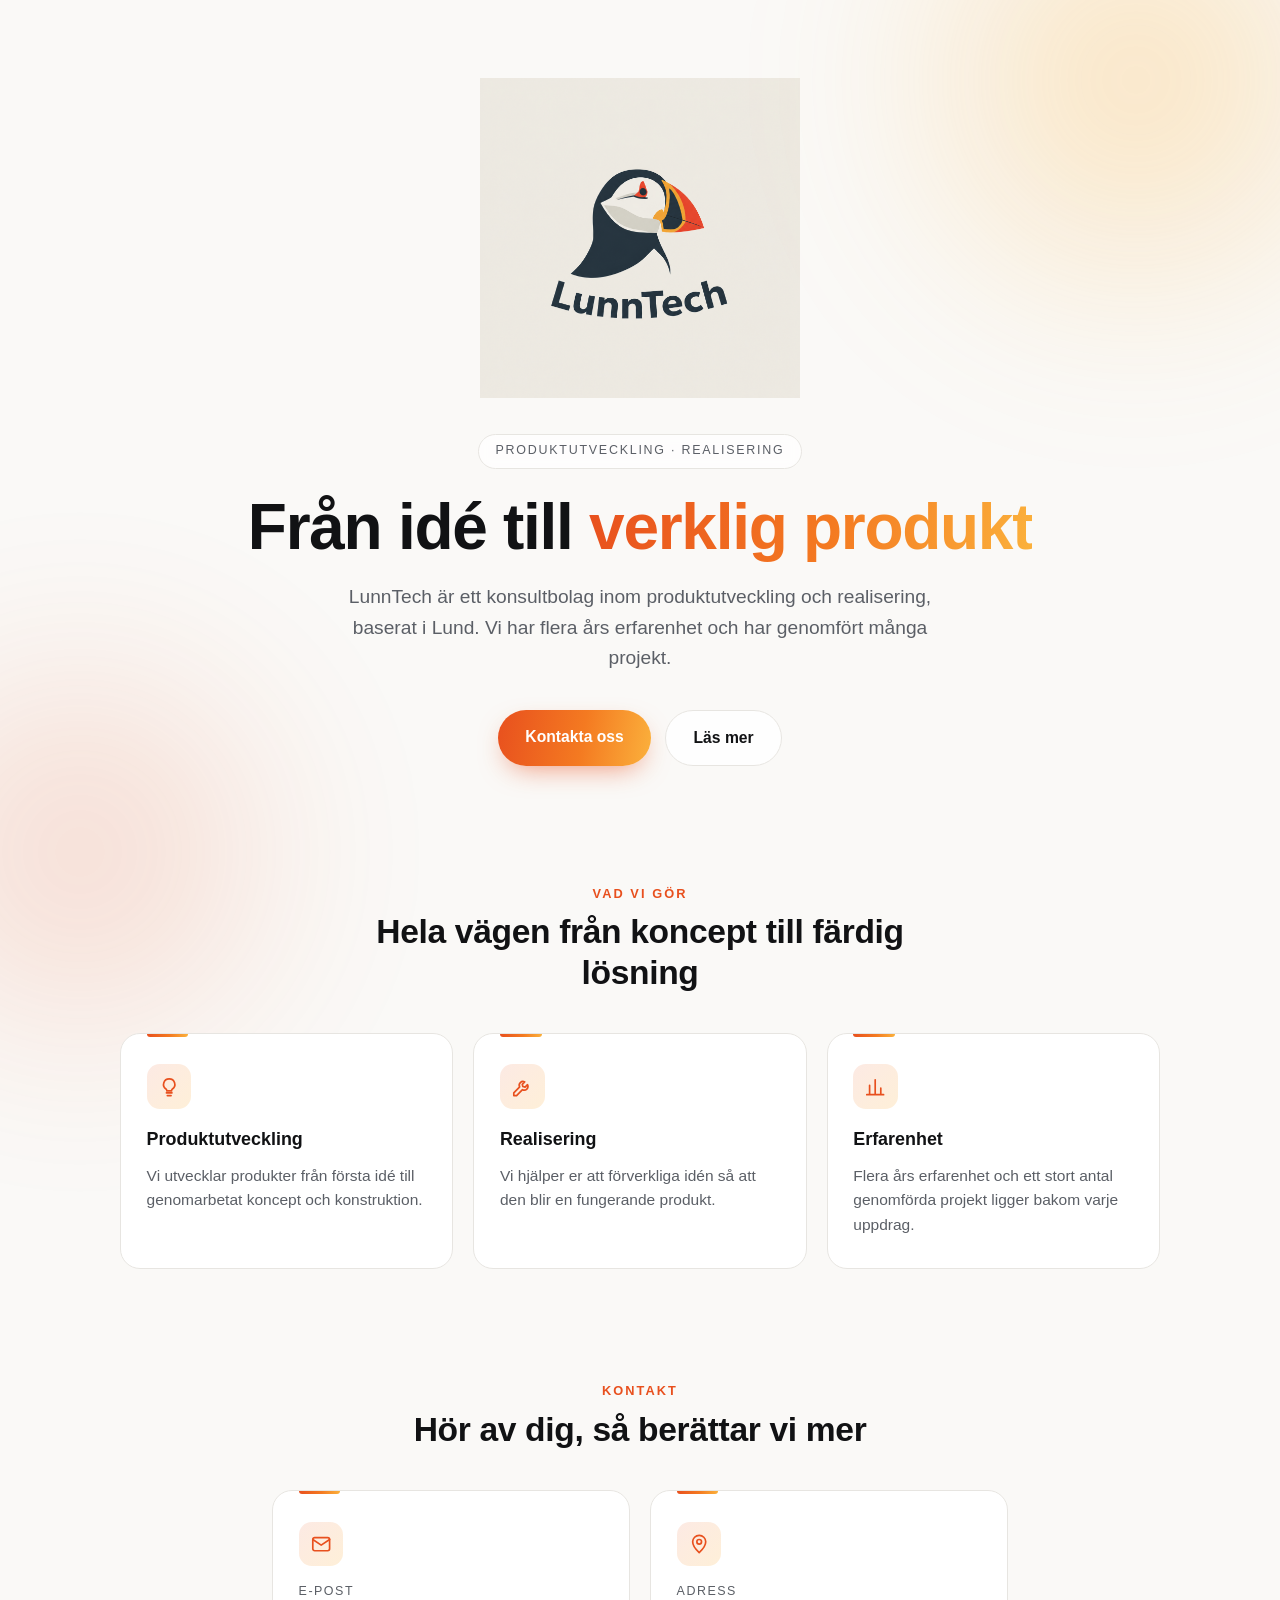
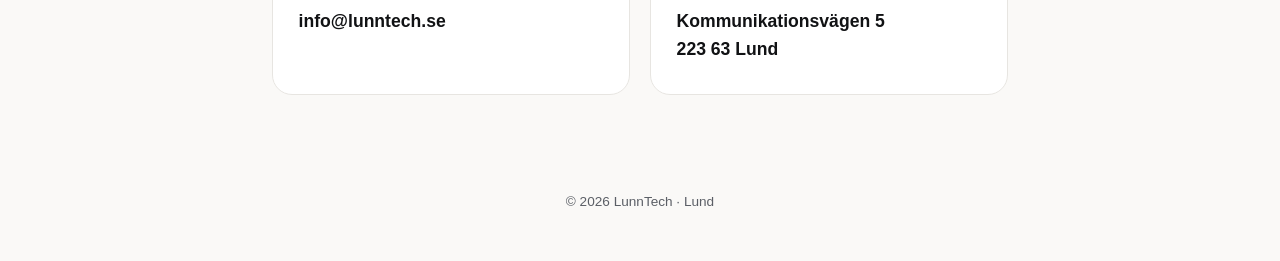
==== index.html @ d43e822c "first commit" ====
<!DOCTYPE html>
<html lang="sv">
<head>
  <meta charset="utf-8">
  <meta name="viewport" content="width=device-width, initial-scale=1">
  <title>LunnTech – Produktutveckling och realisering i Lund</title>
  <meta name="description" content="LunnTech är ett konsultbolag inom produktutveckling och realisering, baserat i Lund.">
  <style>
    :root {
      --ink: #111214;
      --muted: #5b5f66;
      --line: #e7e5e1;
      --bg: #faf9f7;
      --card: #ffffff;
      --red: #E8501E;
      --orange: #F47A21;
      --amber: #FBB13C;
      --grad: linear-gradient(100deg, var(--red), var(--orange) 55%, var(--amber));
    }

    * { box-sizing: border-box; }
    html { scroll-behavior: smooth; }

    body {
      margin: 0;
      min-height: 100vh;
      background: var(--bg);
      color: var(--ink);
      font-family: "Helvetica Neue", Helvetica, Arial, sans-serif;
      line-height: 1.6;
      -webkit-font-smoothing: antialiased;
      overflow-x: hidden;
    }

    /* Dekorativa färgskimmer i bakgrunden */
    body::before, body::after {
      content: "";
      position: fixed;
      z-index: -1;
      border-radius: 50%;
      filter: blur(90px);
      opacity: .35;
      pointer-events: none;
    }
    body::before {
      width: 38rem; height: 38rem;
      top: -14rem; right: -10rem;
      background: radial-gradient(circle, var(--amber), transparent 65%);
    }
    body::after {
      width: 34rem; height: 34rem;
      bottom: -14rem; left: -12rem;
      background: radial-gradient(circle, var(--red), transparent 65%);
      opacity: .22;
    }

    .wrap { width: 100%; max-width: 68rem; margin: 0 auto; padding: 0 1.5rem; }

    /* ---------- Hero ---------- */
    .hero {
      min-height: 92vh;
      display: flex;
      flex-direction: column;
      align-items: center;
      justify-content: center;
      text-align: center;
      padding: 4rem 0 3rem;
    }

    .logo {
      width: 100%;
      max-width: 20rem;
      height: auto;
      margin-bottom: 2.25rem;
      mix-blend-mode: multiply; /* gör PNG:ens vita bakgrund osynlig mot sidan */
      animation: rise .9s cubic-bezier(.2,.7,.2,1) both;
    }

    .eyebrow {
      display: inline-block;
      padding: .4rem 1rem;
      margin-bottom: 1.5rem;
      border: 1px solid var(--line);
      border-radius: 999px;
      background: rgba(255,255,255,.7);
      backdrop-filter: blur(6px);
      font-size: .78rem;
      letter-spacing: .14em;
      text-transform: uppercase;
      color: var(--muted);
      animation: rise .9s .1s cubic-bezier(.2,.7,.2,1) both;
    }

    h1 {
      margin: 0 0 1.25rem;
      font-size: clamp(2.2rem, 6vw, 4rem);
      line-height: 1.08;
      letter-spacing: -.02em;
      font-weight: 700;
      animation: rise .9s .2s cubic-bezier(.2,.7,.2,1) both;
    }
    h1 span {
      background: var(--grad);
      -webkit-background-clip: text;
      background-clip: text;
      color: transparent;
    }

    .lead {
      max-width: 38rem;
      margin: 0 0 2.25rem;
      font-size: clamp(1.02rem, 2vw, 1.2rem);
      color: var(--muted);
      animation: rise .9s .3s cubic-bezier(.2,.7,.2,1) both;
    }

    .actions {
      display: flex;
      gap: .9rem;
      flex-wrap: wrap;
      justify-content: center;
      animation: rise .9s .4s cubic-bezier(.2,.7,.2,1) both;
    }

    .btn {
      display: inline-block;
      padding: .9rem 1.7rem;
      border-radius: 999px;
      font-weight: 600;
      font-size: .98rem;
      text-decoration: none;
      transition: transform .2s ease, box-shadow .2s ease, background .2s ease;
    }
    .btn-primary {
      color: #fff;
      background: var(--grad);
      box-shadow: 0 10px 28px -10px rgba(232,80,30,.65);
    }
    .btn-primary:hover { transform: translateY(-2px); box-shadow: 0 16px 34px -10px rgba(232,80,30,.7); }
    .btn-ghost {
      color: var(--ink);
      background: rgba(255,255,255,.8);
      border: 1px solid var(--line);
    }
    .btn-ghost:hover { transform: translateY(-2px); background: #fff; }

    /* ---------- Sektioner ---------- */
    section { padding: 3.5rem 0; }

    .section-title {
      margin: 0 0 .5rem;
      font-size: .8rem;
      letter-spacing: .16em;
      text-transform: uppercase;
      color: var(--red);
      font-weight: 700;
      text-align: center;
    }
    .section-heading {
      margin: 0 auto 2.5rem;
      max-width: 36rem;
      text-align: center;
      font-size: clamp(1.5rem, 3.5vw, 2.1rem);
      line-height: 1.2;
      letter-spacing: -.01em;
    }

    .grid { display: grid; gap: 1.25rem; grid-template-columns: repeat(auto-fit, minmax(15rem, 1fr)); }

    .card {
      position: relative;
      padding: 1.9rem 1.6rem;
      background: var(--card);
      border: 1px solid var(--line);
      border-radius: 1.25rem;
      transition: transform .25s ease, box-shadow .25s ease, border-color .25s ease;
    }
    .card:hover {
      transform: translateY(-4px);
      border-color: transparent;
      box-shadow: 0 22px 44px -22px rgba(17,18,20,.28);
    }
    .card::before {
      content: "";
      position: absolute; left: 1.6rem; top: 0;
      width: 2.6rem; height: 3px;
      background: var(--grad);
      border-radius: 0 0 3px 3px;
    }
    .card h3 { margin: .4rem 0 .6rem; font-size: 1.12rem; }
    .card p { margin: 0; color: var(--muted); font-size: .97rem; }

    .icon {
      width: 2.8rem; height: 2.8rem;
      display: grid; place-items: center;
      margin-bottom: 1rem;
      border-radius: .8rem;
      background: linear-gradient(135deg, rgba(232,80,30,.12), rgba(251,177,60,.2));
    }
    .icon svg { width: 1.4rem; height: 1.4rem; stroke: var(--red); fill: none; stroke-width: 1.8; stroke-linecap: round; stroke-linejoin: round; }

    /* ---------- Kontakt ---------- */
    .contact {
      display: grid;
      gap: 1.25rem;
      grid-template-columns: repeat(auto-fit, minmax(17rem, 1fr));
      max-width: 46rem;
      margin: 0 auto;
    }
    .contact a.card { color: inherit; text-decoration: none; display: block; }
    .contact .label { font-size: .78rem; letter-spacing: .12em; text-transform: uppercase; color: var(--muted); }
    .contact .value { margin-top: .3rem; font-size: 1.1rem; font-weight: 600; font-style: normal; }

    footer {
      padding: 2.5rem 0 3rem;
      text-align: center;
      font-size: .85rem;
      color: var(--muted);
    }

    @keyframes rise {
      from { opacity: 0; transform: translateY(18px); }
      to   { opacity: 1; transform: none; }
    }
    @media (prefers-reduced-motion: reduce) {
      * { animation: none !important; transition: none !important; }
      html { scroll-behavior: auto; }
    }
  </style>
</head>
<body>

  <header class="hero wrap">
    <img class="logo" src="Logo.png" alt="LunnTech">
    <span class="eyebrow">Produktutveckling · Realisering</span>
    <h1>Från idé till <span>verklig produkt</span></h1>
    <p class="lead">
      LunnTech är ett konsultbolag inom produktutveckling och realisering,
      baserat i Lund. Vi har flera års erfarenhet och har genomfört många projekt.
    </p>
    <div class="actions">
      <a class="btn btn-primary" href="mailto:info@lunntech.se">Kontakta oss</a>
      <a class="btn btn-ghost" href="#om">Läs mer</a>
    </div>
  </header>

  <main>
    <section id="om">
      <div class="wrap">
        <p class="section-title">Vad vi gör</p>
        <h2 class="section-heading">Hela vägen från koncept till färdig lösning</h2>

        <div class="grid">
          <article class="card">
            <div class="icon">
              <svg viewBox="0 0 24 24"><path d="M9 18h6M10 21h4M12 3a6 6 0 0 0-3.5 10.9c.6.5 1 1.2 1 2.1h5c0-.9.4-1.6 1-2.1A6 6 0 0 0 12 3z"/></svg>
            </div>
            <h3>Produktutveckling</h3>
            <p>Vi utvecklar produkter från första idé till genomarbetat koncept och konstruktion.</p>
          </article>

          <article class="card">
            <div class="icon">
              <svg viewBox="0 0 24 24"><path d="M14.7 6.3a4 4 0 0 0-5.4 5.4L3 18v3h3l6.3-6.3a4 4 0 0 0 5.4-5.4l-2.6 2.6-2.4-.6-.6-2.4z"/></svg>
            </div>
            <h3>Realisering</h3>
            <p>Vi hjälper er att förverkliga idén så att den blir en fungerande produkt.</p>
          </article>

          <article class="card">
            <div class="icon">
              <svg viewBox="0 0 24 24"><path d="M3 20h18M6 20V10M12 20V4M18 20v-7"/></svg>
            </div>
            <h3>Erfarenhet</h3>
            <p>Flera års erfarenhet och ett stort antal genomförda projekt ligger bakom varje uppdrag.</p>
          </article>
        </div>
      </div>
    </section>

    <section id="kontakt">
      <div class="wrap">
        <p class="section-title">Kontakt</p>
        <h2 class="section-heading">Hör av dig, så berättar vi mer</h2>

        <div class="contact">
          <a class="card" href="mailto:info@lunntech.se">
            <div class="icon">
              <svg viewBox="0 0 24 24"><rect x="3" y="5" width="18" height="14" rx="2"/><path d="m3 7 9 6 9-6"/></svg>
            </div>
            <div class="label">E-post</div>
            <div class="value">info@lunntech.se</div>
          </a>

          <a class="card" href="https://www.google.com/maps/search/?api=1&amp;query=Kommunikationsv%C3%A4gen+5%2C+223+63+Lund" target="_blank" rel="noopener">
            <div class="icon">
              <svg viewBox="0 0 24 24"><path d="M12 21s7-6.2 7-11.5A7 7 0 0 0 5 9.5C5 14.8 12 21 12 21z"/><circle cx="12" cy="9.5" r="2.5"/></svg>
            </div>
            <div class="label">Adress</div>
            <address class="value">Kommunikationsvägen 5<br>223 63 Lund</address>
          </a>
        </div>
      </div>
    </section>
  </main>

  <footer>
    <div class="wrap">© 2026 LunnTech · Lund</div>
  </footer>

</body>
</html>
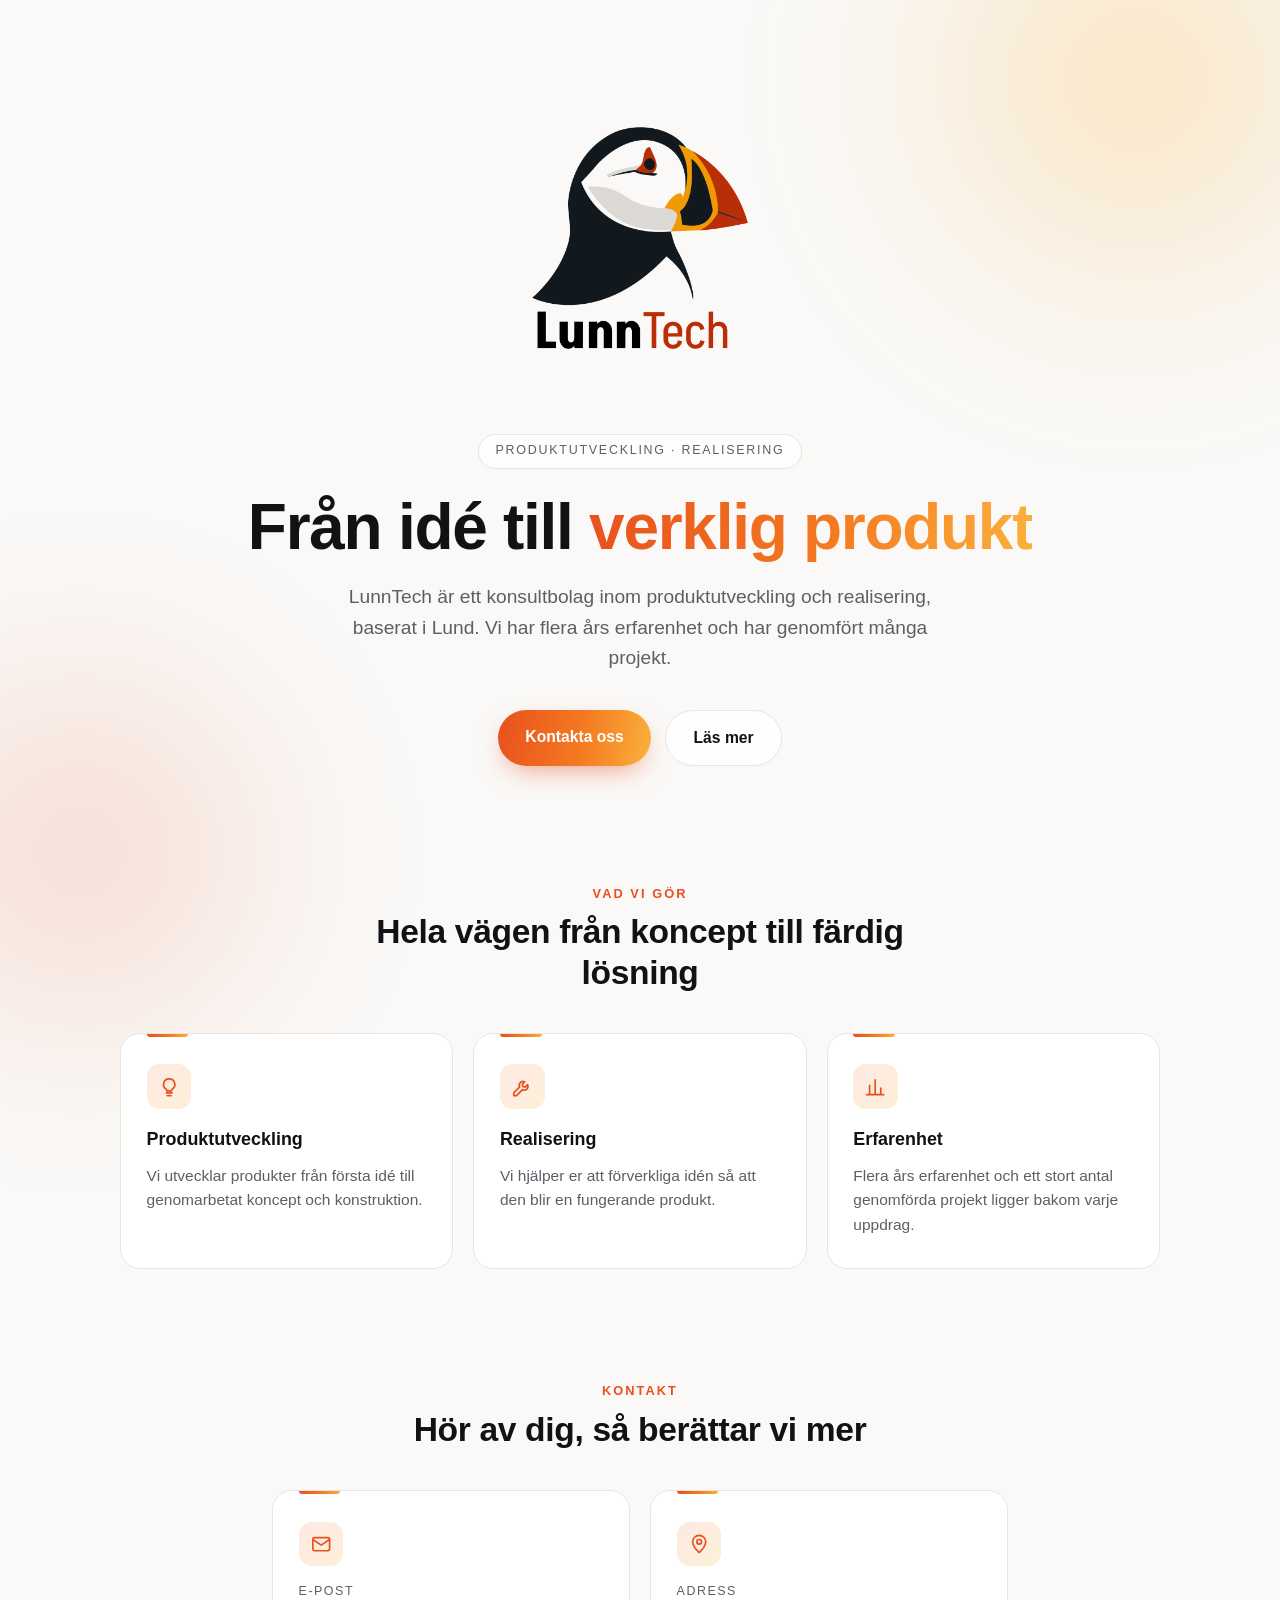
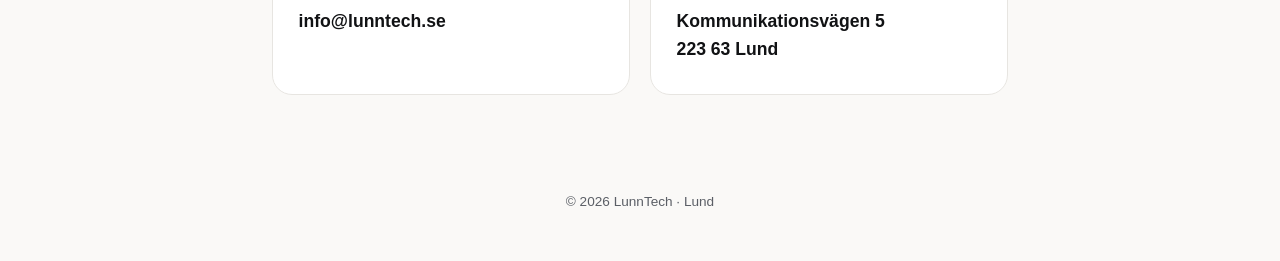
==== commit d30db363: "lade till favicon" ====
--- a/index.html
+++ b/index.html
@@ -4,6 +4,9 @@
   <meta charset="utf-8">
   <meta name="viewport" content="width=device-width, initial-scale=1">
   <title>LunnTech – Produktutveckling och realisering i Lund</title>
+  <link rel="icon" type="image/svg+xml" href="/Logo.svg">
+  <link rel="icon" type="image/png" href="/Logo.png">
+  <link rel="apple-touch-icon" href="/Logo.png">
   <meta name="description" content="LunnTech är ett konsultbolag inom produktutveckling och realisering, baserat i Lund.">
   <style>
     :root {
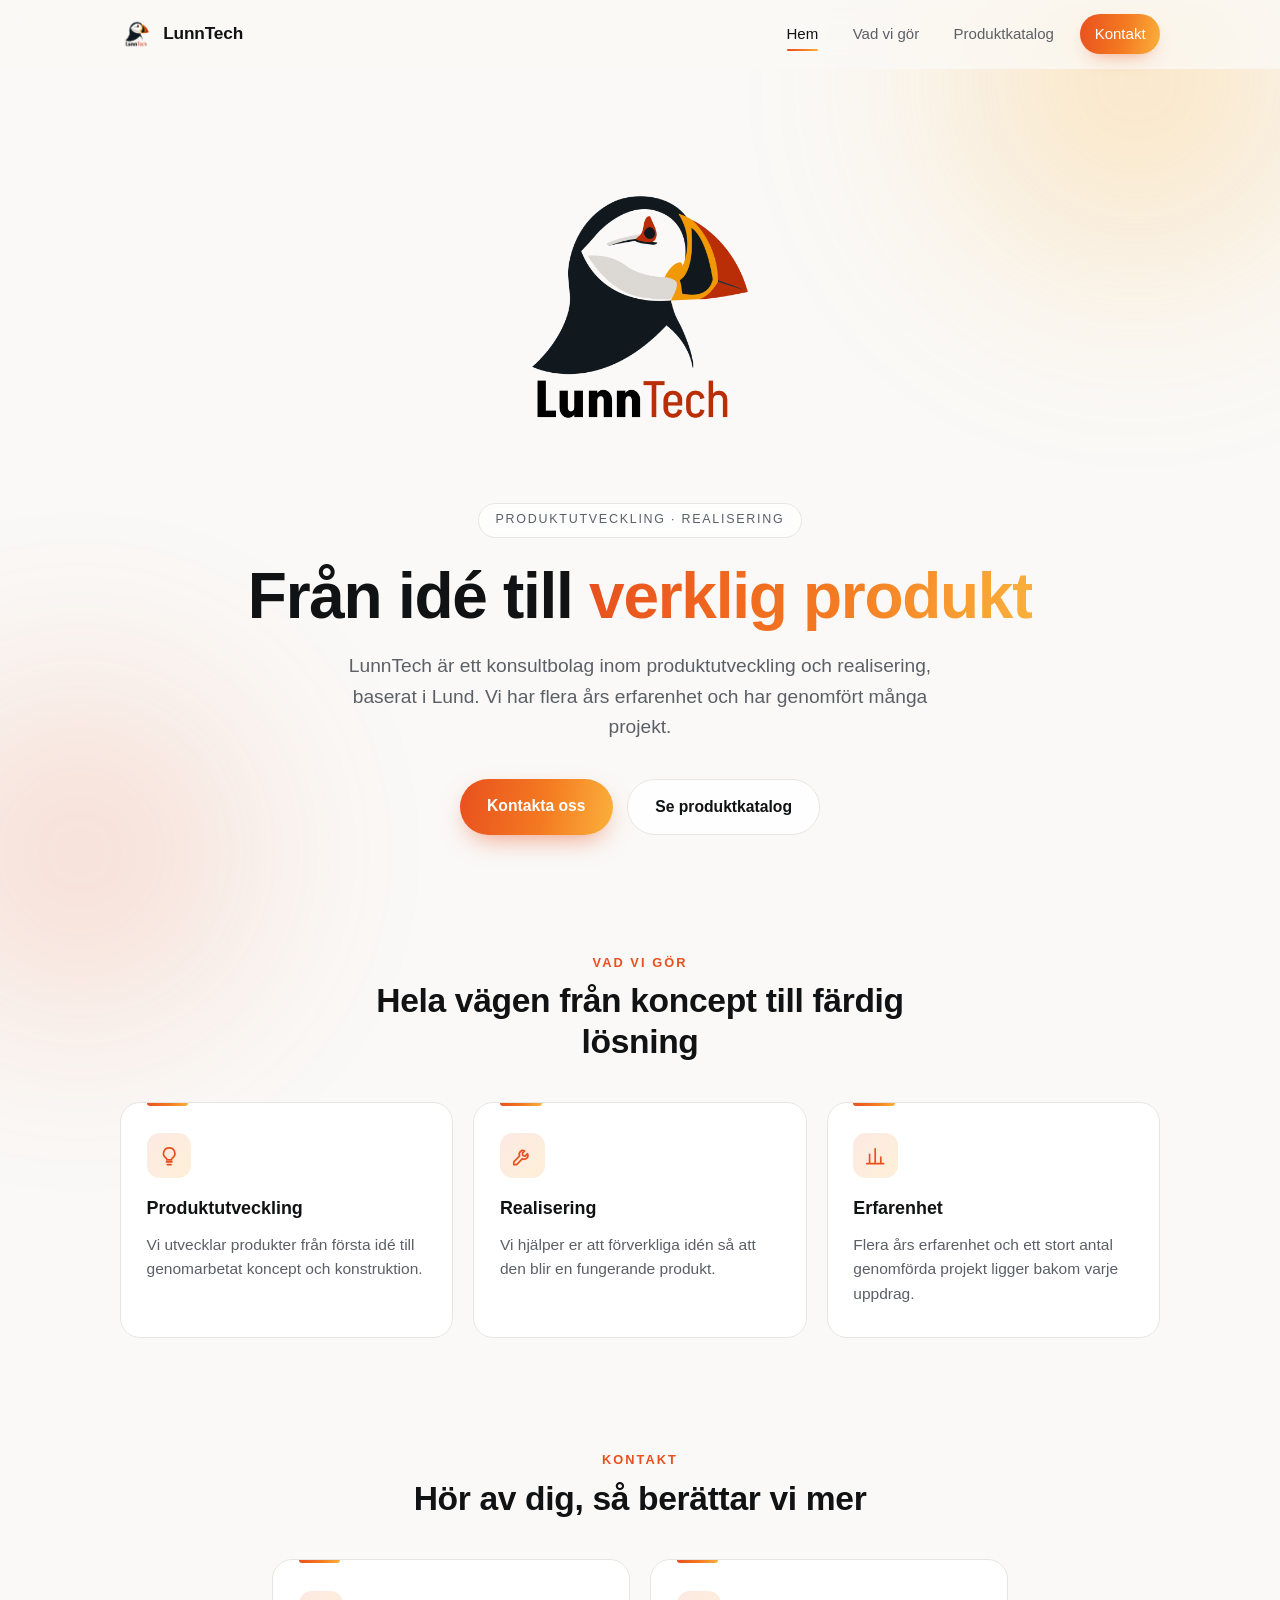
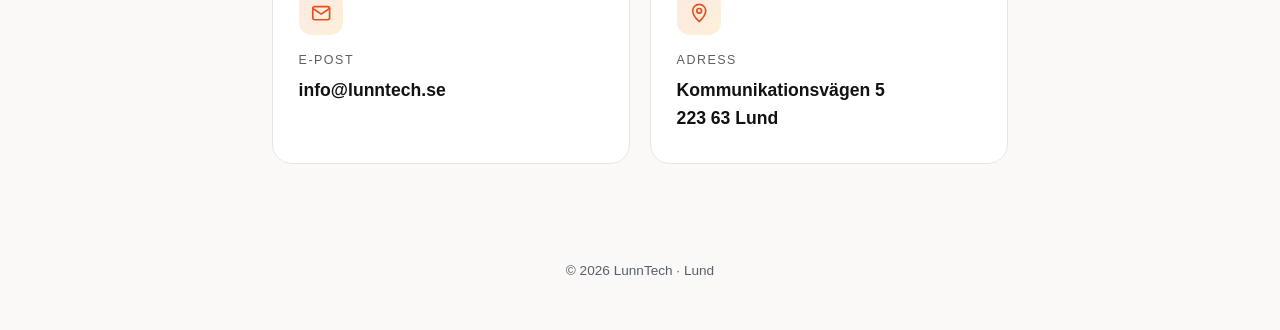
==== commit 292a8939: "Lägg till produktkatalog och meny - Ny sida produkter.html med University project (Laser Shark), ARE" ====
--- a/index.html
+++ b/index.html
@@ -4,237 +4,29 @@
   <meta charset="utf-8">
   <meta name="viewport" content="width=device-width, initial-scale=1">
   <title>LunnTech – Produktutveckling och realisering i Lund</title>
-  <link rel="icon" type="image/svg+xml" href="/Logo.svg">
-  <link rel="icon" type="image/png" href="/Logo.png">
-  <link rel="apple-touch-icon" href="/Logo.png">
+  <link rel="icon" type="image/svg+xml" href="bilder/Logo.svg">
+  <link rel="icon" type="image/png" href="bilder/Logo.png">
+  <link rel="apple-touch-icon" href="bilder/Logo.png">
   <meta name="description" content="LunnTech är ett konsultbolag inom produktutveckling och realisering, baserat i Lund.">
-  <style>
-    :root {
-      --ink: #111214;
-      --muted: #5b5f66;
-      --line: #e7e5e1;
-      --bg: #faf9f7;
-      --card: #ffffff;
-      --red: #E8501E;
-      --orange: #F47A21;
-      --amber: #FBB13C;
-      --grad: linear-gradient(100deg, var(--red), var(--orange) 55%, var(--amber));
-    }
-
-    * { box-sizing: border-box; }
-    html { scroll-behavior: smooth; }
-
-    body {
-      margin: 0;
-      min-height: 100vh;
-      background: var(--bg);
-      color: var(--ink);
-      font-family: "Helvetica Neue", Helvetica, Arial, sans-serif;
-      line-height: 1.6;
-      -webkit-font-smoothing: antialiased;
-      overflow-x: hidden;
-    }
-
-    /* Dekorativa färgskimmer i bakgrunden */
-    body::before, body::after {
-      content: "";
-      position: fixed;
-      z-index: -1;
-      border-radius: 50%;
-      filter: blur(90px);
-      opacity: .35;
-      pointer-events: none;
-    }
-    body::before {
-      width: 38rem; height: 38rem;
-      top: -14rem; right: -10rem;
-      background: radial-gradient(circle, var(--amber), transparent 65%);
-    }
-    body::after {
-      width: 34rem; height: 34rem;
-      bottom: -14rem; left: -12rem;
-      background: radial-gradient(circle, var(--red), transparent 65%);
-      opacity: .22;
-    }
-
-    .wrap { width: 100%; max-width: 68rem; margin: 0 auto; padding: 0 1.5rem; }
-
-    /* ---------- Hero ---------- */
-    .hero {
-      min-height: 92vh;
-      display: flex;
-      flex-direction: column;
-      align-items: center;
-      justify-content: center;
-      text-align: center;
-      padding: 4rem 0 3rem;
-    }
-
-    .logo {
-      width: 100%;
-      max-width: 20rem;
-      height: auto;
-      margin-bottom: 2.25rem;
-      mix-blend-mode: multiply; /* gör PNG:ens vita bakgrund osynlig mot sidan */
-      animation: rise .9s cubic-bezier(.2,.7,.2,1) both;
-    }
-
-    .eyebrow {
-      display: inline-block;
-      padding: .4rem 1rem;
-      margin-bottom: 1.5rem;
-      border: 1px solid var(--line);
-      border-radius: 999px;
-      background: rgba(255,255,255,.7);
-      backdrop-filter: blur(6px);
-      font-size: .78rem;
-      letter-spacing: .14em;
-      text-transform: uppercase;
-      color: var(--muted);
-      animation: rise .9s .1s cubic-bezier(.2,.7,.2,1) both;
-    }
-
-    h1 {
-      margin: 0 0 1.25rem;
-      font-size: clamp(2.2rem, 6vw, 4rem);
-      line-height: 1.08;
-      letter-spacing: -.02em;
-      font-weight: 700;
-      animation: rise .9s .2s cubic-bezier(.2,.7,.2,1) both;
-    }
-    h1 span {
-      background: var(--grad);
-      -webkit-background-clip: text;
-      background-clip: text;
-      color: transparent;
-    }
-
-    .lead {
-      max-width: 38rem;
-      margin: 0 0 2.25rem;
-      font-size: clamp(1.02rem, 2vw, 1.2rem);
-      color: var(--muted);
-      animation: rise .9s .3s cubic-bezier(.2,.7,.2,1) both;
-    }
-
-    .actions {
-      display: flex;
-      gap: .9rem;
-      flex-wrap: wrap;
-      justify-content: center;
-      animation: rise .9s .4s cubic-bezier(.2,.7,.2,1) both;
-    }
-
-    .btn {
-      display: inline-block;
-      padding: .9rem 1.7rem;
-      border-radius: 999px;
-      font-weight: 600;
-      font-size: .98rem;
-      text-decoration: none;
-      transition: transform .2s ease, box-shadow .2s ease, background .2s ease;
-    }
-    .btn-primary {
-      color: #fff;
-      background: var(--grad);
-      box-shadow: 0 10px 28px -10px rgba(232,80,30,.65);
-    }
-    .btn-primary:hover { transform: translateY(-2px); box-shadow: 0 16px 34px -10px rgba(232,80,30,.7); }
-    .btn-ghost {
-      color: var(--ink);
-      background: rgba(255,255,255,.8);
-      border: 1px solid var(--line);
-    }
-    .btn-ghost:hover { transform: translateY(-2px); background: #fff; }
-
-    /* ---------- Sektioner ---------- */
-    section { padding: 3.5rem 0; }
-
-    .section-title {
-      margin: 0 0 .5rem;
-      font-size: .8rem;
-      letter-spacing: .16em;
-      text-transform: uppercase;
-      color: var(--red);
-      font-weight: 700;
-      text-align: center;
-    }
-    .section-heading {
-      margin: 0 auto 2.5rem;
-      max-width: 36rem;
-      text-align: center;
-      font-size: clamp(1.5rem, 3.5vw, 2.1rem);
-      line-height: 1.2;
-      letter-spacing: -.01em;
-    }
-
-    .grid { display: grid; gap: 1.25rem; grid-template-columns: repeat(auto-fit, minmax(15rem, 1fr)); }
-
-    .card {
-      position: relative;
-      padding: 1.9rem 1.6rem;
-      background: var(--card);
-      border: 1px solid var(--line);
-      border-radius: 1.25rem;
-      transition: transform .25s ease, box-shadow .25s ease, border-color .25s ease;
-    }
-    .card:hover {
-      transform: translateY(-4px);
-      border-color: transparent;
-      box-shadow: 0 22px 44px -22px rgba(17,18,20,.28);
-    }
-    .card::before {
-      content: "";
-      position: absolute; left: 1.6rem; top: 0;
-      width: 2.6rem; height: 3px;
-      background: var(--grad);
-      border-radius: 0 0 3px 3px;
-    }
-    .card h3 { margin: .4rem 0 .6rem; font-size: 1.12rem; }
-    .card p { margin: 0; color: var(--muted); font-size: .97rem; }
-
-    .icon {
-      width: 2.8rem; height: 2.8rem;
-      display: grid; place-items: center;
-      margin-bottom: 1rem;
-      border-radius: .8rem;
-      background: linear-gradient(135deg, rgba(232,80,30,.12), rgba(251,177,60,.2));
-    }
-    .icon svg { width: 1.4rem; height: 1.4rem; stroke: var(--red); fill: none; stroke-width: 1.8; stroke-linecap: round; stroke-linejoin: round; }
-
-    /* ---------- Kontakt ---------- */
-    .contact {
-      display: grid;
-      gap: 1.25rem;
-      grid-template-columns: repeat(auto-fit, minmax(17rem, 1fr));
-      max-width: 46rem;
-      margin: 0 auto;
-    }
-    .contact a.card { color: inherit; text-decoration: none; display: block; }
-    .contact .label { font-size: .78rem; letter-spacing: .12em; text-transform: uppercase; color: var(--muted); }
-    .contact .value { margin-top: .3rem; font-size: 1.1rem; font-weight: 600; font-style: normal; }
-
-    footer {
-      padding: 2.5rem 0 3rem;
-      text-align: center;
-      font-size: .85rem;
-      color: var(--muted);
-    }
-
-    @keyframes rise {
-      from { opacity: 0; transform: translateY(18px); }
-      to   { opacity: 1; transform: none; }
-    }
-    @media (prefers-reduced-motion: reduce) {
-      * { animation: none !important; transition: none !important; }
-      html { scroll-behavior: auto; }
-    }
-  </style>
+  <link rel="stylesheet" href="styles.css">
 </head>
 <body>
 
+  <nav class="nav" aria-label="Huvudmeny">
+    <div class="wrap nav-inner">
+      <a class="brand" href="index.html"><img src="bilder/Logo.png" alt="">LunnTech</a>
+      <button class="nav-toggle" aria-label="Öppna meny" aria-expanded="false" aria-controls="nav-links"><span></span></button>
+      <ul class="nav-links" id="nav-links">
+        <li><a href="index.html" aria-current="page">Hem</a></li>
+        <li><a href="#om">Vad vi gör</a></li>
+        <li><a href="produkter.html">Produktkatalog</a></li>
+        <li><a class="nav-cta" href="#kontakt">Kontakt</a></li>
+      </ul>
+    </div>
+  </nav>
+
   <header class="hero wrap">
-    <img class="logo" src="Logo.png" alt="LunnTech">
+    <img class="logo" src="bilder/Logo.png" alt="LunnTech">
     <span class="eyebrow">Produktutveckling · Realisering</span>
     <h1>Från idé till <span>verklig produkt</span></h1>
     <p class="lead">
@@ -243,7 +35,7 @@
     </p>
     <div class="actions">
       <a class="btn btn-primary" href="mailto:info@lunntech.se">Kontakta oss</a>
-      <a class="btn btn-ghost" href="#om">Läs mer</a>
+      <a class="btn btn-ghost" href="produkter.html">Se produktkatalog</a>
     </div>
   </header>
 
@@ -311,5 +103,6 @@
     <div class="wrap">© 2026 LunnTech · Lund</div>
   </footer>
 
+  <script src="nav.js"></script>
 </body>
 </html>
--- a/styles.css
+++ b/styles.css
@@ -0,0 +1,479 @@
+:root {
+  --ink: #111214;
+  --muted: #5b5f66;
+  --line: #e7e5e1;
+  --bg: #faf9f7;
+  --card: #ffffff;
+  --red: #E8501E;
+  --orange: #F47A21;
+  --amber: #FBB13C;
+  --grad: linear-gradient(100deg, var(--red), var(--orange) 55%, var(--amber));
+}
+
+* { box-sizing: border-box; }
+html { scroll-behavior: smooth; }
+
+body {
+  margin: 0;
+  min-height: 100vh;
+  background: var(--bg);
+  color: var(--ink);
+  font-family: "Helvetica Neue", Helvetica, Arial, sans-serif;
+  line-height: 1.6;
+  -webkit-font-smoothing: antialiased;
+  overflow-x: hidden;
+}
+
+/* Dekorativa färgskimmer i bakgrunden */
+body::before, body::after {
+  content: "";
+  position: fixed;
+  z-index: -1;
+  border-radius: 50%;
+  filter: blur(90px);
+  opacity: .35;
+  pointer-events: none;
+}
+body::before {
+  width: 38rem; height: 38rem;
+  top: -14rem; right: -10rem;
+  background: radial-gradient(circle, var(--amber), transparent 65%);
+}
+body::after {
+  width: 34rem; height: 34rem;
+  bottom: -14rem; left: -12rem;
+  background: radial-gradient(circle, var(--red), transparent 65%);
+  opacity: .22;
+}
+
+.wrap { width: 100%; max-width: 68rem; margin: 0 auto; padding: 0 1.5rem; }
+
+/* ---------- Hero ---------- */
+.hero {
+  min-height: 92vh;
+  display: flex;
+  flex-direction: column;
+  align-items: center;
+  justify-content: center;
+  text-align: center;
+  padding: 4rem 0 3rem;
+}
+
+.logo {
+  width: 100%;
+  max-width: 20rem;
+  height: auto;
+  margin-bottom: 2.25rem;
+  mix-blend-mode: multiply; /* gör PNG:ens vita bakgrund osynlig mot sidan */
+  animation: rise .9s cubic-bezier(.2,.7,.2,1) both;
+}
+
+.eyebrow {
+  display: inline-block;
+  padding: .4rem 1rem;
+  margin-bottom: 1.5rem;
+  border: 1px solid var(--line);
+  border-radius: 999px;
+  background: rgba(255,255,255,.7);
+  backdrop-filter: blur(6px);
+  font-size: .78rem;
+  letter-spacing: .14em;
+  text-transform: uppercase;
+  color: var(--muted);
+  animation: rise .9s .1s cubic-bezier(.2,.7,.2,1) both;
+}
+
+h1 {
+  margin: 0 0 1.25rem;
+  font-size: clamp(2.2rem, 6vw, 4rem);
+  line-height: 1.08;
+  letter-spacing: -.02em;
+  font-weight: 700;
+  animation: rise .9s .2s cubic-bezier(.2,.7,.2,1) both;
+}
+h1 span {
+  background: var(--grad);
+  -webkit-background-clip: text;
+  background-clip: text;
+  color: transparent;
+}
+
+.lead {
+  max-width: 38rem;
+  margin: 0 0 2.25rem;
+  font-size: clamp(1.02rem, 2vw, 1.2rem);
+  color: var(--muted);
+  animation: rise .9s .3s cubic-bezier(.2,.7,.2,1) both;
+}
+
+.actions {
+  display: flex;
+  gap: .9rem;
+  flex-wrap: wrap;
+  justify-content: center;
+  animation: rise .9s .4s cubic-bezier(.2,.7,.2,1) both;
+}
+
+.btn {
+  display: inline-block;
+  padding: .9rem 1.7rem;
+  border-radius: 999px;
+  font-weight: 600;
+  font-size: .98rem;
+  text-decoration: none;
+  transition: transform .2s ease, box-shadow .2s ease, background .2s ease;
+}
+.btn-primary {
+  color: #fff;
+  background: var(--grad);
+  box-shadow: 0 10px 28px -10px rgba(232,80,30,.65);
+}
+.btn-primary:hover { transform: translateY(-2px); box-shadow: 0 16px 34px -10px rgba(232,80,30,.7); }
+.btn-ghost {
+  color: var(--ink);
+  background: rgba(255,255,255,.8);
+  border: 1px solid var(--line);
+}
+.btn-ghost:hover { transform: translateY(-2px); background: #fff; }
+
+/* ---------- Sektioner ---------- */
+section { padding: 3.5rem 0; }
+
+.section-title {
+  margin: 0 0 .5rem;
+  font-size: .8rem;
+  letter-spacing: .16em;
+  text-transform: uppercase;
+  color: var(--red);
+  font-weight: 700;
+  text-align: center;
+}
+.section-heading {
+  margin: 0 auto 2.5rem;
+  max-width: 36rem;
+  text-align: center;
+  font-size: clamp(1.5rem, 3.5vw, 2.1rem);
+  line-height: 1.2;
+  letter-spacing: -.01em;
+}
+
+.grid { display: grid; gap: 1.25rem; grid-template-columns: repeat(auto-fit, minmax(15rem, 1fr)); }
+
+.card {
+  position: relative;
+  padding: 1.9rem 1.6rem;
+  background: var(--card);
+  border: 1px solid var(--line);
+  border-radius: 1.25rem;
+  transition: transform .25s ease, box-shadow .25s ease, border-color .25s ease;
+}
+.card:hover {
+  transform: translateY(-4px);
+  border-color: transparent;
+  box-shadow: 0 22px 44px -22px rgba(17,18,20,.28);
+}
+.card::before {
+  content: "";
+  position: absolute; left: 1.6rem; top: 0;
+  width: 2.6rem; height: 3px;
+  background: var(--grad);
+  border-radius: 0 0 3px 3px;
+}
+.card h3 { margin: .4rem 0 .6rem; font-size: 1.12rem; }
+.card p { margin: 0; color: var(--muted); font-size: .97rem; }
+
+.icon {
+  width: 2.8rem; height: 2.8rem;
+  display: grid; place-items: center;
+  margin-bottom: 1rem;
+  border-radius: .8rem;
+  background: linear-gradient(135deg, rgba(232,80,30,.12), rgba(251,177,60,.2));
+}
+.icon svg { width: 1.4rem; height: 1.4rem; stroke: var(--red); fill: none; stroke-width: 1.8; stroke-linecap: round; stroke-linejoin: round; }
+
+/* ---------- Kontakt ---------- */
+.contact {
+  display: grid;
+  gap: 1.25rem;
+  grid-template-columns: repeat(auto-fit, minmax(17rem, 1fr));
+  max-width: 46rem;
+  margin: 0 auto;
+}
+.contact a.card { color: inherit; text-decoration: none; display: block; }
+.contact .label { font-size: .78rem; letter-spacing: .12em; text-transform: uppercase; color: var(--muted); }
+.contact .value { margin-top: .3rem; font-size: 1.1rem; font-weight: 600; font-style: normal; }
+
+footer {
+  padding: 2.5rem 0 3rem;
+  text-align: center;
+  font-size: .85rem;
+  color: var(--muted);
+}
+
+@keyframes rise {
+  from { opacity: 0; transform: translateY(18px); }
+  to   { opacity: 1; transform: none; }
+}
+@media (prefers-reduced-motion: reduce) {
+  * { animation: none !important; transition: none !important; }
+  html { scroll-behavior: auto; }
+}
+  
+
+/* ---------- Navigering ---------- */
+.nav {
+  position: sticky;
+  top: 0;
+  z-index: 50;
+  background: rgba(250,249,247,.78);
+  backdrop-filter: saturate(1.4) blur(12px);
+  -webkit-backdrop-filter: saturate(1.4) blur(12px);
+  border-bottom: 1px solid transparent;
+  transition: border-color .25s ease, box-shadow .25s ease;
+}
+.nav.scrolled { border-bottom-color: var(--line); box-shadow: 0 8px 24px -18px rgba(17,18,20,.25); }
+.nav-inner {
+  display: flex;
+  align-items: center;
+  justify-content: space-between;
+  height: 4.25rem;
+}
+.brand {
+  display: flex;
+  align-items: center;
+  gap: .6rem;
+  color: var(--ink);
+  text-decoration: none;
+  font-weight: 700;
+  letter-spacing: -.01em;
+  font-size: 1.08rem;
+}
+.brand img { width: 2.1rem; height: 2.1rem; mix-blend-mode: multiply; }
+
+.nav-links { display: flex; align-items: center; gap: .35rem; list-style: none; margin: 0; padding: 0; }
+.nav-links a {
+  position: relative;
+  display: block;
+  padding: .5rem .9rem;
+  color: var(--muted);
+  text-decoration: none;
+  font-size: .94rem;
+  font-weight: 500;
+  border-radius: 999px;
+  transition: color .2s ease, background .2s ease;
+}
+.nav-links a:hover { color: var(--ink); background: rgba(17,18,20,.05); }
+.nav-links a[aria-current="page"] { color: var(--ink); }
+.nav-links a[aria-current="page"]::after {
+  content: "";
+  position: absolute;
+  left: .9rem; right: .9rem; bottom: .2rem;
+  height: 2px;
+  border-radius: 2px;
+  background: var(--grad);
+}
+.nav-links .nav-cta {
+  margin-left: .4rem;
+  color: #fff;
+  background: var(--grad);
+  box-shadow: 0 8px 20px -10px rgba(232,80,30,.65);
+}
+.nav-links .nav-cta:hover { color: #fff; background: var(--grad); transform: translateY(-1px); }
+
+.nav-toggle {
+  display: none;
+  width: 2.6rem; height: 2.6rem;
+  border: 1px solid var(--line);
+  border-radius: .75rem;
+  background: #fff;
+  cursor: pointer;
+  place-items: center;
+}
+.nav-toggle span, .nav-toggle span::before, .nav-toggle span::after {
+  display: block;
+  width: 1.1rem; height: 2px;
+  background: var(--ink);
+  border-radius: 2px;
+  transition: transform .25s ease, opacity .2s ease;
+  content: "";
+}
+.nav-toggle span { position: relative; }
+.nav-toggle span::before { position: absolute; top: -6px; }
+.nav-toggle span::after  { position: absolute; top: 6px; }
+.nav.open .nav-toggle span { background: transparent; }
+.nav.open .nav-toggle span::before { transform: translateY(6px) rotate(45deg); }
+.nav.open .nav-toggle span::after  { transform: translateY(-6px) rotate(-45deg); }
+
+@media (max-width: 720px) {
+  .nav-toggle { display: grid; }
+  .nav-links {
+    position: absolute;
+    top: 100%; left: 0; right: 0;
+    flex-direction: column;
+    align-items: stretch;
+    gap: .25rem;
+    padding: .75rem 1.5rem 1.25rem;
+    background: rgba(250,249,247,.97);
+    border-bottom: 1px solid var(--line);
+    opacity: 0;
+    transform: translateY(-8px);
+    pointer-events: none;
+    transition: opacity .2s ease, transform .2s ease;
+  }
+  .nav.open .nav-links { opacity: 1; transform: none; pointer-events: auto; }
+  .nav-links a { padding: .8rem 1rem; font-size: 1rem; }
+  .nav-links a[aria-current="page"]::after { left: 1rem; right: auto; width: 1.5rem; bottom: .45rem; }
+  .nav-links .nav-cta { margin: .4rem 0 0; text-align: center; }
+}
+
+/* ---------- Produktkatalog ---------- */
+.page-head { padding: 5rem 0 1rem; text-align: center; }
+.page-head h1 { animation: rise .9s .1s cubic-bezier(.2,.7,.2,1) both; }
+.page-head .section-title { animation: rise .9s cubic-bezier(.2,.7,.2,1) both; }
+
+.project { padding: 4.5rem 0; }
+.project + .project { border-top: 1px solid var(--line); }
+
+.project-head {
+  display: flex;
+  align-items: baseline;
+  gap: 1.25rem;
+  margin-bottom: 2rem;
+}
+.project-num {
+  font-size: .8rem;
+  font-weight: 700;
+  letter-spacing: .14em;
+  color: var(--red);
+  font-variant-numeric: tabular-nums;
+}
+.project-title {
+  margin: 0;
+  font-size: clamp(2rem, 5vw, 3.2rem);
+  line-height: 1;
+  letter-spacing: -.025em;
+  font-weight: 700;
+}
+.project-head::after {
+  content: "";
+  flex: 1;
+  height: 1px;
+  align-self: center;
+  background: linear-gradient(90deg, var(--line), transparent);
+}
+
+.gallery { display: grid; gap: 1.25rem; grid-template-columns: repeat(12, 1fr); }
+.shot {
+  grid-column: span 12;
+  position: relative;
+  margin: 0;
+  display: grid;
+  place-items: center;
+  padding: clamp(1.25rem, 4vw, 2.75rem);
+  background: linear-gradient(160deg, #ffffff, #f3f1ed);
+  border: 1px solid var(--line);
+  border-radius: 1.5rem;
+  overflow: hidden;
+  cursor: zoom-in;
+  transition: transform .3s ease, box-shadow .3s ease;
+}
+.shot:hover { transform: translateY(-4px); box-shadow: 0 28px 50px -30px rgba(17,18,20,.35); }
+.shot img {
+  display: block;
+  width: 100%;
+  height: 100%;
+  max-height: 34rem;
+  object-fit: contain;
+  transition: transform .5s cubic-bezier(.2,.7,.2,1);
+}
+.shot:hover img { transform: scale(1.03); }
+.shot figcaption {
+  position: absolute;
+  left: 1.1rem; bottom: .9rem;
+  font-size: .7rem;
+  letter-spacing: .14em;
+  text-transform: uppercase;
+  color: var(--muted);
+}
+
+.span-7 { grid-column: span 7; }
+.span-5 { grid-column: span 5; }
+.span-6 { grid-column: span 6; }
+.shot.tall img { max-height: 30rem; }
+.shot.single { max-width: 40rem; margin: 0 auto; grid-column: span 12; width: 100%; }
+
+@media (max-width: 760px) {
+  .span-7, .span-5, .span-6 { grid-column: span 12; }
+}
+
+/* Lightbox */
+.lightbox {
+  position: fixed;
+  inset: 0;
+  z-index: 100;
+  display: grid;
+  place-items: center;
+  padding: 2rem;
+  background: rgba(250,249,247,.94);
+  backdrop-filter: blur(8px);
+  opacity: 0;
+  pointer-events: none;
+  transition: opacity .25s ease;
+  cursor: zoom-out;
+}
+.lightbox.show { opacity: 1; pointer-events: auto; }
+.lightbox img { max-width: 100%; max-height: 88vh; object-fit: contain; }
+.lightbox button {
+  position: absolute;
+  top: 1.25rem; right: 1.25rem;
+  width: 2.75rem; height: 2.75rem;
+  border: 1px solid var(--line);
+  border-radius: 50%;
+  background: #fff;
+  font-size: 1.4rem;
+  line-height: 1;
+  cursor: pointer;
+}
+
+/* Videolänk i projektrubriken */
+.project-head { flex-wrap: wrap; row-gap: .9rem; }
+.project-head::after { order: 1; }
+.video-link {
+  order: 2;
+  display: inline-flex;
+  align-items: center;
+  gap: .65rem;
+  padding: .45rem 1.1rem .45rem .45rem;
+  align-self: center;
+  border: 1px solid var(--line);
+  border-radius: 999px;
+  background: rgba(255,255,255,.85);
+  color: var(--ink);
+  font-size: .9rem;
+  font-weight: 600;
+  text-decoration: none;
+  white-space: nowrap;
+  transition: transform .2s ease, box-shadow .2s ease, border-color .2s ease;
+}
+.video-link:hover {
+  transform: translateY(-2px);
+  border-color: transparent;
+  box-shadow: 0 14px 30px -14px rgba(232,80,30,.55);
+}
+.video-link .play {
+  display: grid;
+  place-items: center;
+  width: 2rem; height: 2rem;
+  border-radius: 50%;
+  background: var(--grad);
+  box-shadow: 0 6px 14px -6px rgba(232,80,30,.7);
+}
+.video-link .play svg { width: .9rem; height: .9rem; fill: #fff; margin-left: 2px; }
+
+.gallery.align-center { align-items: center; }
+.gallery.align-center .shot { height: 100%; }
+.gallery.align-center .shot img { max-height: 26rem; }
+
+@media (max-width: 760px) {
+  .project-head::after { display: none; }
+}
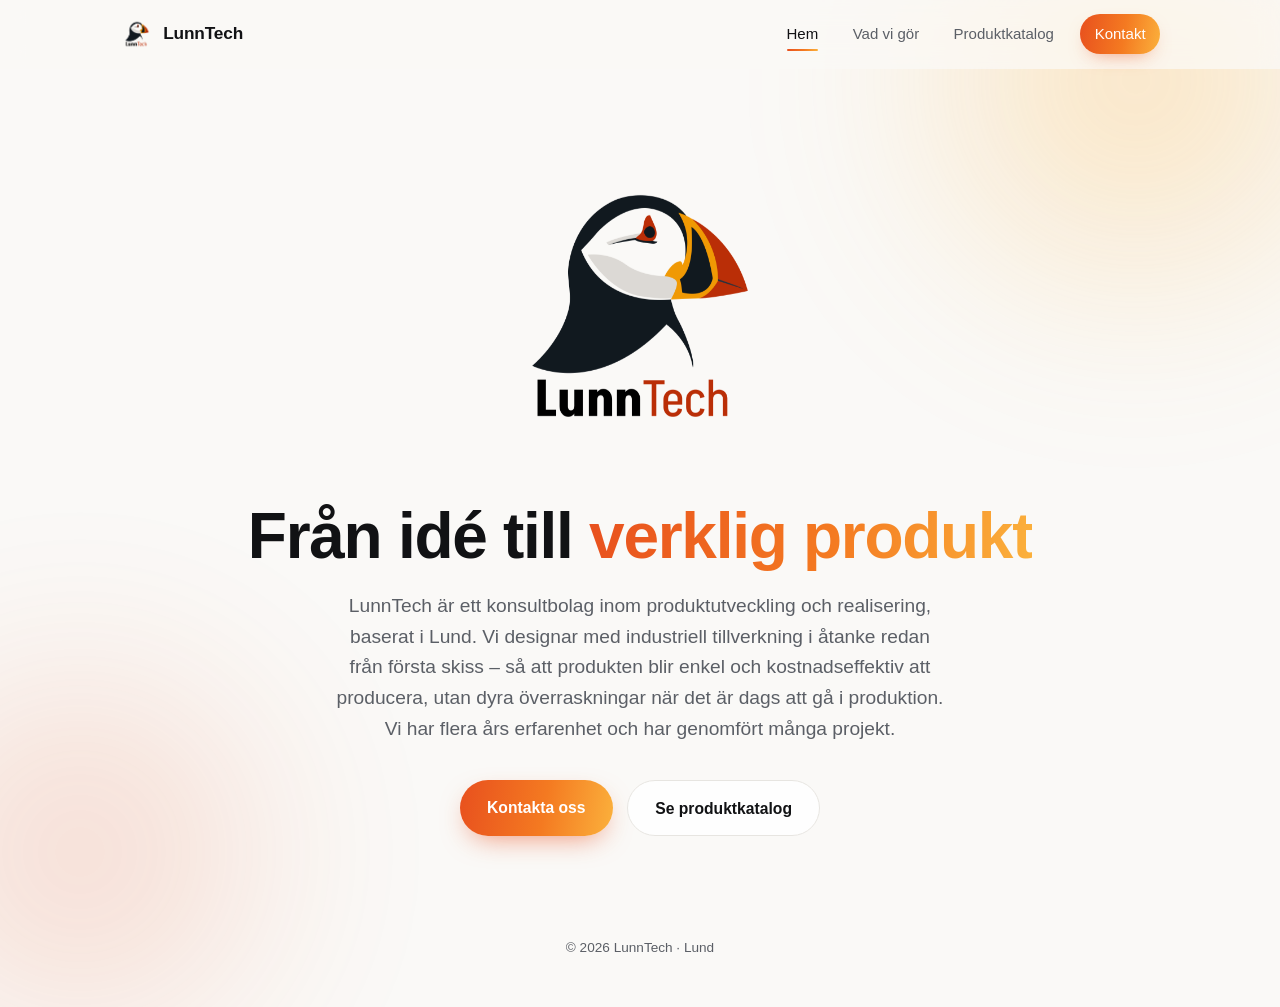
==== commit d2b2dba0: "Egna sidor för Vad vi gör och Kontakt, renare produktkatalog - Nya sidor vad-vi-gor.html och kontakt" ====
--- a/index.html
+++ b/index.html
@@ -18,86 +18,29 @@
       <button class="nav-toggle" aria-label="Öppna meny" aria-expanded="false" aria-controls="nav-links"><span></span></button>
       <ul class="nav-links" id="nav-links">
         <li><a href="index.html" aria-current="page">Hem</a></li>
-        <li><a href="#om">Vad vi gör</a></li>
+        <li><a href="vad-vi-gor.html">Vad vi gör</a></li>
         <li><a href="produkter.html">Produktkatalog</a></li>
-        <li><a class="nav-cta" href="#kontakt">Kontakt</a></li>
+        <li><a class="nav-cta" href="kontakt.html">Kontakt</a></li>
       </ul>
     </div>
   </nav>
 
   <header class="hero wrap">
     <img class="logo" src="bilder/Logo.png" alt="LunnTech">
-    <span class="eyebrow">Produktutveckling · Realisering</span>
     <h1>Från idé till <span>verklig produkt</span></h1>
     <p class="lead">
       LunnTech är ett konsultbolag inom produktutveckling och realisering,
-      baserat i Lund. Vi har flera års erfarenhet och har genomfört många projekt.
+      baserat i Lund. Vi designar med industriell tillverkning i åtanke redan
+      från första skiss – så att produkten blir enkel och kostnadseffektiv att
+      producera, utan dyra överraskningar när det är dags att gå i produktion.
+      Vi har flera års erfarenhet och har genomfört många projekt.
     </p>
     <div class="actions">
-      <a class="btn btn-primary" href="mailto:info@lunntech.se">Kontakta oss</a>
+      <a class="btn btn-primary" href="kontakt.html">Kontakta oss</a>
       <a class="btn btn-ghost" href="produkter.html">Se produktkatalog</a>
     </div>
   </header>
 
-  <main>
-    <section id="om">
-      <div class="wrap">
-        <p class="section-title">Vad vi gör</p>
-        <h2 class="section-heading">Hela vägen från koncept till färdig lösning</h2>
-
-        <div class="grid">
-          <article class="card">
-            <div class="icon">
-              <svg viewBox="0 0 24 24"><path d="M9 18h6M10 21h4M12 3a6 6 0 0 0-3.5 10.9c.6.5 1 1.2 1 2.1h5c0-.9.4-1.6 1-2.1A6 6 0 0 0 12 3z"/></svg>
-            </div>
-            <h3>Produktutveckling</h3>
-            <p>Vi utvecklar produkter från första idé till genomarbetat koncept och konstruktion.</p>
-          </article>
-
-          <article class="card">
-            <div class="icon">
-              <svg viewBox="0 0 24 24"><path d="M14.7 6.3a4 4 0 0 0-5.4 5.4L3 18v3h3l6.3-6.3a4 4 0 0 0 5.4-5.4l-2.6 2.6-2.4-.6-.6-2.4z"/></svg>
-            </div>
-            <h3>Realisering</h3>
-            <p>Vi hjälper er att förverkliga idén så att den blir en fungerande produkt.</p>
-          </article>
-
-          <article class="card">
-            <div class="icon">
-              <svg viewBox="0 0 24 24"><path d="M3 20h18M6 20V10M12 20V4M18 20v-7"/></svg>
-            </div>
-            <h3>Erfarenhet</h3>
-            <p>Flera års erfarenhet och ett stort antal genomförda projekt ligger bakom varje uppdrag.</p>
-          </article>
-        </div>
-      </div>
-    </section>
-
-    <section id="kontakt">
-      <div class="wrap">
-        <p class="section-title">Kontakt</p>
-        <h2 class="section-heading">Hör av dig, så berättar vi mer</h2>
-
-        <div class="contact">
-          <a class="card" href="mailto:info@lunntech.se">
-            <div class="icon">
-              <svg viewBox="0 0 24 24"><rect x="3" y="5" width="18" height="14" rx="2"/><path d="m3 7 9 6 9-6"/></svg>
-            </div>
-            <div class="label">E-post</div>
-            <div class="value">info@lunntech.se</div>
-          </a>
-
-          <a class="card" href="https://www.google.com/maps/search/?api=1&amp;query=Kommunikationsv%C3%A4gen+5%2C+223+63+Lund" target="_blank" rel="noopener">
-            <div class="icon">
-              <svg viewBox="0 0 24 24"><path d="M12 21s7-6.2 7-11.5A7 7 0 0 0 5 9.5C5 14.8 12 21 12 21z"/><circle cx="12" cy="9.5" r="2.5"/></svg>
-            </div>
-            <div class="label">Adress</div>
-            <address class="value">Kommunikationsvägen 5<br>223 63 Lund</address>
-          </a>
-        </div>
-      </div>
-    </section>
-  </main>
 
   <footer>
     <div class="wrap">© 2026 LunnTech · Lund</div>
--- a/styles.css
+++ b/styles.css
@@ -340,13 +340,6 @@
   gap: 1.25rem;
   margin-bottom: 2rem;
 }
-.project-num {
-  font-size: .8rem;
-  font-weight: 700;
-  letter-spacing: .14em;
-  color: var(--red);
-  font-variant-numeric: tabular-nums;
-}
 .project-title {
   margin: 0;
   font-size: clamp(2rem, 5vw, 3.2rem);
@@ -364,12 +357,10 @@
 
 .gallery { display: grid; gap: 1.25rem; grid-template-columns: repeat(12, 1fr); }
 .shot {
+  --pad: clamp(1.25rem, 3.5vw, 2.5rem);
   grid-column: span 12;
   position: relative;
   margin: 0;
-  display: grid;
-  place-items: center;
-  padding: clamp(1.25rem, 4vw, 2.75rem);
   background: linear-gradient(160deg, #ffffff, #f3f1ed);
   border: 1px solid var(--line);
   border-radius: 1.5rem;
@@ -380,30 +371,43 @@
 .shot:hover { transform: translateY(-4px); box-shadow: 0 28px 50px -30px rgba(17,18,20,.35); }
 .shot img {
   display: block;
+  transition: transform .5s cubic-bezier(.2,.7,.2,1);
+}
+.shot:hover img { transform: scale(1.03); }
+
+/* Foton: frilagda objekt med luft runt, centrerade i ramen */
+.shot.photo { min-height: 14rem; }
+.shot.photo img {
+  position: absolute;
+  inset: var(--pad);
+  width: calc(100% - 2 * var(--pad));
+  height: calc(100% - 2 * var(--pad));
+  object-fit: contain;
+}
+.shot.square { aspect-ratio: 1; }
+/* Motiv som är beskuret i bildens kant (t.ex. handen) går ut i ramens kant */
+.shot.bleed-right img {
+  right: 0;
+  width: calc(100% - var(--pad));
+  object-position: right center;
+  transform-origin: right center;
+}
+
+/* Renderingar: fyller ramen kant i kant så att skuggan når ramens kant */
+.shot.render img {
   width: 100%;
   height: 100%;
-  max-height: 34rem;
-  object-fit: contain;
-  transition: transform .5s cubic-bezier(.2,.7,.2,1);
-}
-.shot:hover img { transform: scale(1.03); }
-.shot figcaption {
-  position: absolute;
-  left: 1.1rem; bottom: .9rem;
-  font-size: .7rem;
-  letter-spacing: .14em;
-  text-transform: uppercase;
-  color: var(--muted);
+  object-fit: cover;
 }
 
 .span-7 { grid-column: span 7; }
 .span-5 { grid-column: span 5; }
 .span-6 { grid-column: span 6; }
-.shot.tall img { max-height: 30rem; }
-.shot.single { max-width: 40rem; margin: 0 auto; grid-column: span 12; width: 100%; }
+.shot.single { grid-column: 1 / -1; width: 100%; max-width: 46rem; margin: 0 auto; }
 
 @media (max-width: 760px) {
   .span-7, .span-5, .span-6 { grid-column: span 12; }
+  .shot.photo { aspect-ratio: var(--ar, 4 / 3); min-height: 0; }
 }
 
 /* Lightbox */
@@ -470,10 +474,11 @@
 }
 .video-link .play svg { width: .9rem; height: .9rem; fill: #fff; margin-left: 2px; }
 
-.gallery.align-center { align-items: center; }
-.gallery.align-center .shot { height: 100%; }
-.gallery.align-center .shot img { max-height: 26rem; }
 
 @media (max-width: 760px) {
   .project-head::after { display: none; }
 }
+
+/* ---------- Vad vi gör ---------- */
+.services { padding: 3rem 0 5rem; }
+.nav-links .nav-cta[aria-current="page"]::after { background: rgba(255,255,255,.85); }
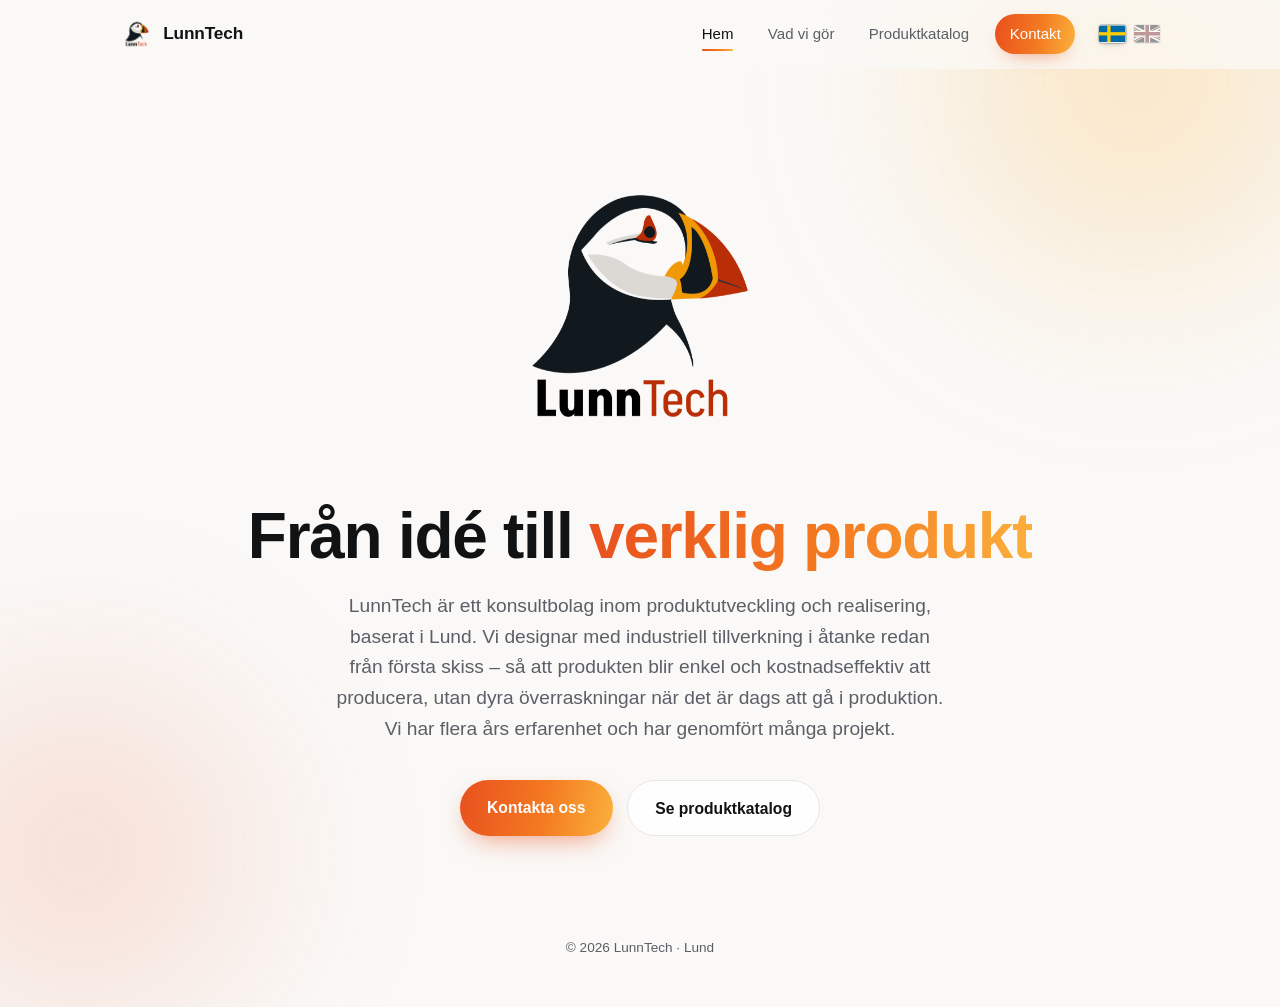
==== commit b6a4ee86: "Lägg till engelsk version och språkval med flaggor - Engelska sidor i en/ (brittisk engelska) med al" ====
--- a/index.html
+++ b/index.html
@@ -8,6 +8,8 @@
   <link rel="icon" type="image/png" href="bilder/Logo.png">
   <link rel="apple-touch-icon" href="bilder/Logo.png">
   <meta name="description" content="LunnTech är ett konsultbolag inom produktutveckling och realisering, baserat i Lund.">
+  <link rel="alternate" hreflang="sv" href="index.html">
+  <link rel="alternate" hreflang="en-GB" href="en/index.html">
   <link rel="stylesheet" href="styles.css">
 </head>
 <body>
@@ -15,13 +17,17 @@
   <nav class="nav" aria-label="Huvudmeny">
     <div class="wrap nav-inner">
       <a class="brand" href="index.html"><img src="bilder/Logo.png" alt="">LunnTech</a>
-      <button class="nav-toggle" aria-label="Öppna meny" aria-expanded="false" aria-controls="nav-links"><span></span></button>
       <ul class="nav-links" id="nav-links">
         <li><a href="index.html" aria-current="page">Hem</a></li>
         <li><a href="vad-vi-gor.html">Vad vi gör</a></li>
         <li><a href="produkter.html">Produktkatalog</a></li>
         <li><a class="nav-cta" href="kontakt.html">Kontakt</a></li>
       </ul>
+      <div class="lang-switch" role="group" aria-label="Välj språk">
+        <a class="flag" href="index.html" hreflang="sv" lang="sv" title="Svenska" aria-label="Svenska" aria-current="true"><svg viewBox="0 0 16 10" aria-hidden="true"><rect width="16" height="10" fill="#006AA7"/><rect x="5" width="2" height="10" fill="#FECC02"/><rect y="4" width="16" height="2" fill="#FECC02"/></svg></a>
+        <a class="flag" href="en/index.html" hreflang="en-GB" lang="en-GB" title="English" aria-label="English"><svg viewBox="0 0 60 30" preserveAspectRatio="xMidYMid slice" aria-hidden="true"><clipPath id="gb-clip"><path d="M30,15h30v15zv15h-30zh-30v-15zv-15h30z"/></clipPath><rect width="60" height="30" fill="#012169"/><path d="M0,0L60,30M60,0L0,30" stroke="#fff" stroke-width="6"/><path d="M0,0L60,30M60,0L0,30" clip-path="url(#gb-clip)" stroke="#C8102E" stroke-width="4"/><path d="M30,0v30M0,15h60" stroke="#fff" stroke-width="10"/><path d="M30,0v30M0,15h60" stroke="#C8102E" stroke-width="6"/></svg></a>
+      </div>
+      <button class="nav-toggle" aria-label="Öppna meny" aria-expanded="false" aria-controls="nav-links"><span></span></button>
     </div>
   </nav>
 
--- a/styles.css
+++ b/styles.css
@@ -482,3 +482,31 @@
 /* ---------- Vad vi gör ---------- */
 .services { padding: 3rem 0 5rem; }
 .nav-links .nav-cta[aria-current="page"]::after { background: rgba(255,255,255,.85); }
+
+/* ---------- Språkval ---------- */
+.nav-inner { justify-content: flex-start; gap: .75rem; }
+.nav-links { margin-left: auto; }
+.lang-switch {
+  display: flex;
+  align-items: center;
+  gap: .5rem;
+  margin-left: .75rem;
+}
+.flag {
+  display: block;
+  width: 1.65rem;
+  height: 1.1rem;
+  border-radius: 3px;
+  overflow: hidden;
+  opacity: .45;
+  filter: saturate(.4);
+  box-shadow: 0 0 0 1px rgba(17,18,20,.12);
+  transition: opacity .2s ease, filter .2s ease, transform .2s ease;
+}
+.flag svg { display: block; width: 100%; height: 100%; }
+.flag:hover { opacity: .9; filter: none; transform: translateY(-1px); }
+.flag[aria-current="true"] { opacity: 1; filter: none; box-shadow: 0 0 0 1px rgba(17,18,20,.18), 0 2px 6px -2px rgba(17,18,20,.35); }
+
+@media (max-width: 720px) {
+  .lang-switch { margin-left: auto; }
+}
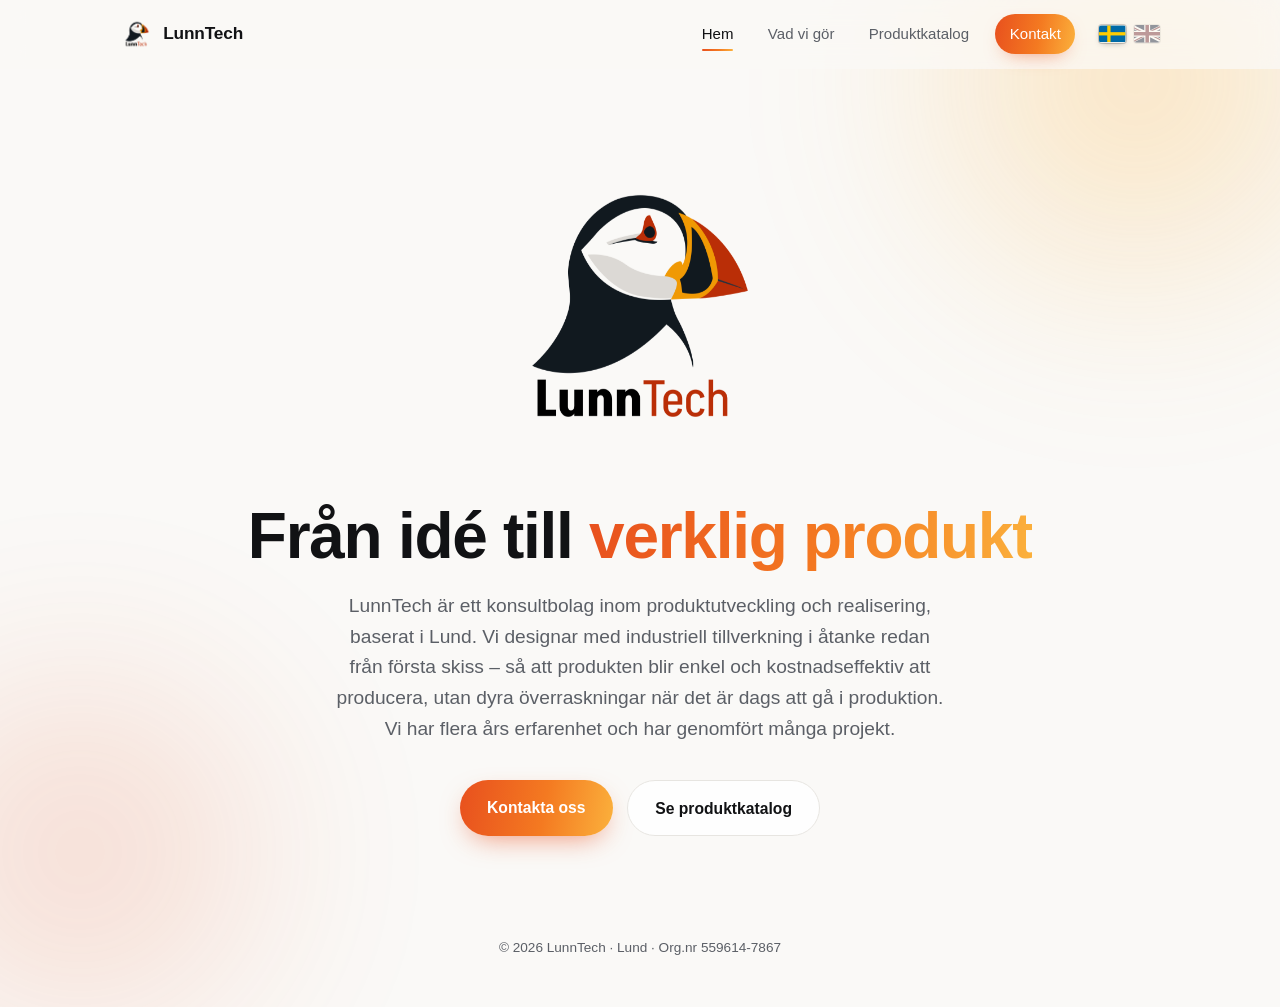
==== commit c1834342: "Lägg till organisationsnummer i sidfoten Co-Authored-By: Claude Opus 5.5 <noreply@anthropic.com>" ====
--- a/index.html
+++ b/index.html
@@ -49,7 +49,7 @@
 
 
   <footer>
-    <div class="wrap">© 2026 LunnTech · Lund</div>
+    <div class="wrap">© 2026 LunnTech · Lund · Org.nr 559614-7867</div>
   </footer>
 
   <script src="nav.js"></script>
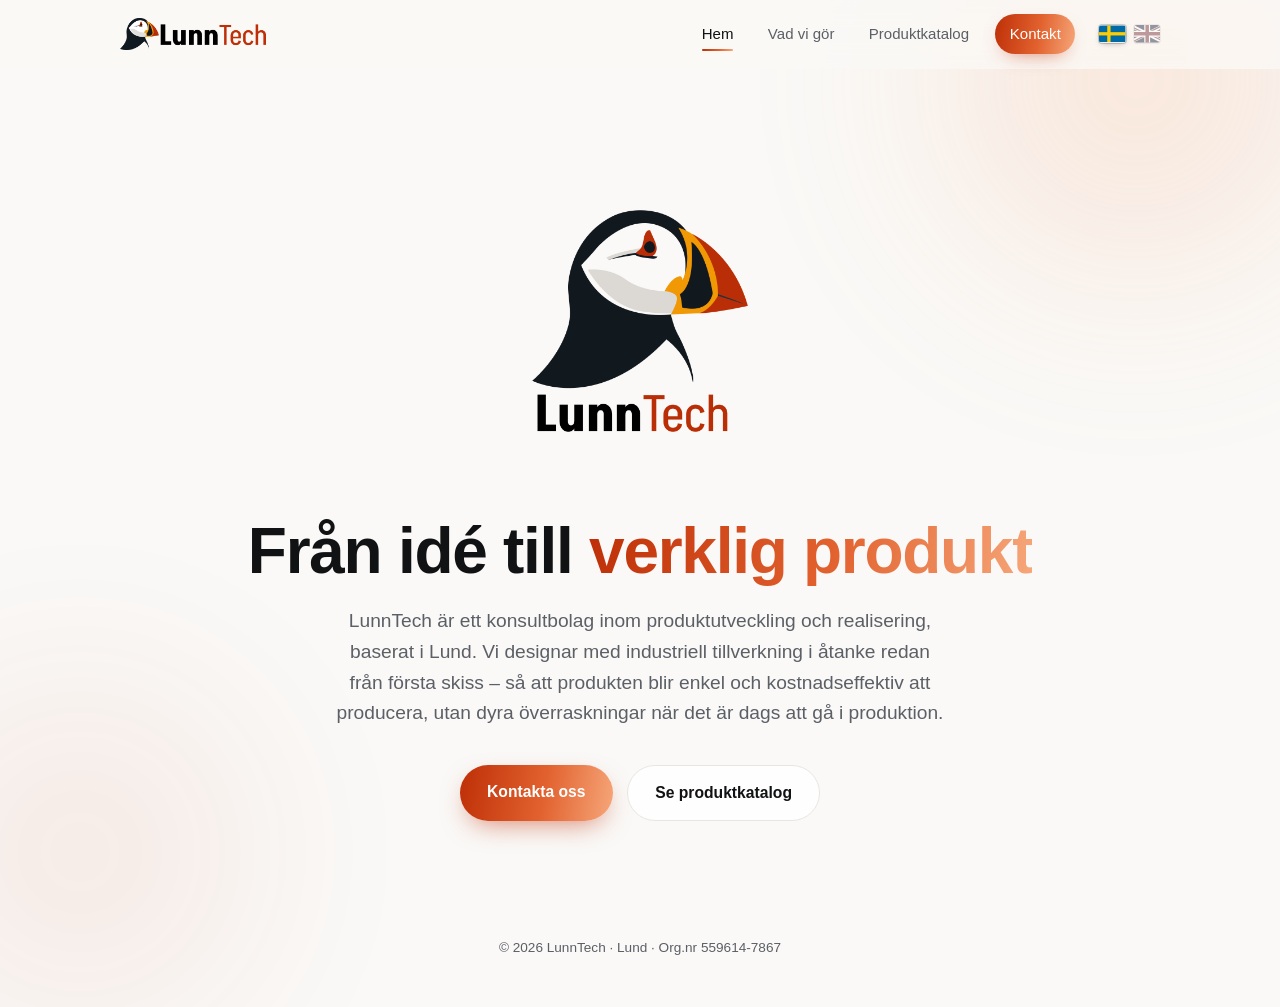
==== commit f25fd507: "Bokning via OrganAise, ny logga, accentfärg och värdeerbjudande - Kontaktsidan: bokningssektion med " ====
--- a/index.html
+++ b/index.html
@@ -16,7 +16,7 @@
 
   <nav class="nav" aria-label="Huvudmeny">
     <div class="wrap nav-inner">
-      <a class="brand" href="index.html"><img src="bilder/Logo.png" alt="">LunnTech</a>
+      <a class="brand" href="index.html"><img src="bilder/Logo-wide.png" alt="LunnTech" width="1080" height="237"></a>
       <ul class="nav-links" id="nav-links">
         <li><a href="index.html" aria-current="page">Hem</a></li>
         <li><a href="vad-vi-gor.html">Vad vi gör</a></li>
@@ -39,7 +39,6 @@
       baserat i Lund. Vi designar med industriell tillverkning i åtanke redan
       från första skiss – så att produkten blir enkel och kostnadseffektiv att
       producera, utan dyra överraskningar när det är dags att gå i produktion.
-      Vi har flera års erfarenhet och har genomfört många projekt.
     </p>
     <div class="actions">
       <a class="btn btn-primary" href="kontakt.html">Kontakta oss</a>
--- a/styles.css
+++ b/styles.css
@@ -4,10 +4,10 @@
   --line: #e7e5e1;
   --bg: #faf9f7;
   --card: #ffffff;
-  --red: #E8501E;
-  --orange: #F47A21;
-  --amber: #FBB13C;
-  --grad: linear-gradient(100deg, var(--red), var(--orange) 55%, var(--amber));
+  --accent: #be2f07;
+  --accent-mid: #e2622f;
+  --accent-light: #f6a77a;
+  --grad: linear-gradient(100deg, var(--accent), var(--accent-mid) 55%, var(--accent-light));
 }
 
 * { box-sizing: border-box; }
@@ -31,19 +31,19 @@
   z-index: -1;
   border-radius: 50%;
   filter: blur(90px);
-  opacity: .35;
+  opacity: .3;
   pointer-events: none;
 }
 body::before {
   width: 38rem; height: 38rem;
   top: -14rem; right: -10rem;
-  background: radial-gradient(circle, var(--amber), transparent 65%);
+  background: radial-gradient(circle, var(--accent-light), transparent 65%);
 }
 body::after {
   width: 34rem; height: 34rem;
   bottom: -14rem; left: -12rem;
-  background: radial-gradient(circle, var(--red), transparent 65%);
-  opacity: .22;
+  background: radial-gradient(circle, var(--accent), transparent 65%);
+  opacity: .1;
 }
 
 .wrap { width: 100%; max-width: 68rem; margin: 0 auto; padding: 0 1.5rem; }
@@ -126,9 +126,9 @@
 .btn-primary {
   color: #fff;
   background: var(--grad);
-  box-shadow: 0 10px 28px -10px rgba(232,80,30,.65);
-}
-.btn-primary:hover { transform: translateY(-2px); box-shadow: 0 16px 34px -10px rgba(232,80,30,.7); }
+  box-shadow: 0 10px 28px -10px rgba(190,47,7,.65);
+}
+.btn-primary:hover { transform: translateY(-2px); box-shadow: 0 16px 34px -10px rgba(190,47,7,.7); }
 .btn-ghost {
   color: var(--ink);
   background: rgba(255,255,255,.8);
@@ -144,7 +144,7 @@
   font-size: .8rem;
   letter-spacing: .16em;
   text-transform: uppercase;
-  color: var(--red);
+  color: var(--accent);
   font-weight: 700;
   text-align: center;
 }
@@ -187,9 +187,9 @@
   display: grid; place-items: center;
   margin-bottom: 1rem;
   border-radius: .8rem;
-  background: linear-gradient(135deg, rgba(232,80,30,.12), rgba(251,177,60,.2));
-}
-.icon svg { width: 1.4rem; height: 1.4rem; stroke: var(--red); fill: none; stroke-width: 1.8; stroke-linecap: round; stroke-linejoin: round; }
+  background: linear-gradient(135deg, rgba(190,47,7,.12), rgba(246,167,122,.22));
+}
+.icon svg { width: 1.4rem; height: 1.4rem; stroke: var(--accent); fill: none; stroke-width: 1.8; stroke-linecap: round; stroke-linejoin: round; }
 
 /* ---------- Kontakt ---------- */
 .contact {
@@ -248,7 +248,7 @@
   letter-spacing: -.01em;
   font-size: 1.08rem;
 }
-.brand img { width: 2.1rem; height: 2.1rem; mix-blend-mode: multiply; }
+.brand img { display: block; height: 2rem; width: auto; }
 
 .nav-links { display: flex; align-items: center; gap: .35rem; list-style: none; margin: 0; padding: 0; }
 .nav-links a {
@@ -276,7 +276,7 @@
   margin-left: .4rem;
   color: #fff;
   background: var(--grad);
-  box-shadow: 0 8px 20px -10px rgba(232,80,30,.65);
+  box-shadow: 0 8px 20px -10px rgba(190,47,7,.65);
 }
 .nav-links .nav-cta:hover { color: #fff; background: var(--grad); transform: translateY(-1px); }
 
@@ -462,7 +462,7 @@
 .video-link:hover {
   transform: translateY(-2px);
   border-color: transparent;
-  box-shadow: 0 14px 30px -14px rgba(232,80,30,.55);
+  box-shadow: 0 14px 30px -14px rgba(190,47,7,.55);
 }
 .video-link .play {
   display: grid;
@@ -470,7 +470,7 @@
   width: 2rem; height: 2rem;
   border-radius: 50%;
   background: var(--grad);
-  box-shadow: 0 6px 14px -6px rgba(232,80,30,.7);
+  box-shadow: 0 6px 14px -6px rgba(190,47,7,.7);
 }
 .video-link .play svg { width: .9rem; height: .9rem; fill: #fff; margin-left: 2px; }
 
@@ -510,3 +510,84 @@
 @media (max-width: 720px) {
   .lang-switch { margin-left: auto; }
 }
+
+/* ---------- Boka möte (OrganAise) ---------- */
+.booking { padding-top: 1rem; }
+.booking-inner {
+  display: grid;
+  grid-template-columns: minmax(13rem, 17rem) 1fr;
+  gap: 2.5rem;
+  align-items: start;
+  max-width: 64rem;
+  margin: 0 auto;
+  padding: 2.25rem;
+  background: var(--card);
+  border: 1px solid var(--line);
+  border-radius: 1.25rem;
+  box-shadow: 0 22px 44px -30px rgba(17,18,20,.25);
+}
+.booking-person { display: flex; flex-direction: column; align-items: center; text-align: center; }
+.booking-photo {
+  width: 8.5rem; height: 8.5rem;
+  border-radius: 50%;
+  object-fit: cover;
+  object-position: center top;
+  margin-bottom: 1.1rem;
+  box-shadow: 0 0 0 3px var(--card), 0 0 0 5px var(--accent);
+}
+.booking-name { margin: 0; font-size: 1.12rem; font-weight: 700; }
+.booking-widget { border-radius: .8rem; overflow: hidden; min-width: 0; }
+.organai-inline-widget { width: 100% !important; min-width: 0 !important; }
+
+@media (max-width: 760px) {
+  .booking-inner { grid-template-columns: 1fr; padding: 1.5rem 1rem; gap: 1.75rem; }
+}
+
+/* ---------- Värdeerbjudande & erbjudande (Vad vi gör) ---------- */
+.section-heading span,
+.offer-box h2 span {
+  background: var(--grad);
+  -webkit-background-clip: text;
+  background-clip: text;
+  color: transparent;
+}
+.value { padding-top: 2rem; }
+.value-lead {
+  max-width: 44rem;
+  margin: -1rem auto 2.5rem;
+  text-align: center;
+  color: var(--muted);
+  font-size: 1.05rem;
+  line-height: 1.75;
+}
+.offer-box {
+  position: relative;
+  max-width: 52rem;
+  margin: 0 auto;
+  padding: 3rem 2rem;
+  text-align: center;
+  background:
+    linear-gradient(var(--card), var(--card)) padding-box,
+    var(--grad) border-box;
+  border: 2px solid transparent;
+  border-radius: 1.5rem;
+  box-shadow: 0 30px 60px -36px rgba(190,47,7,.45);
+}
+.offer-box h2 {
+  margin: 0 auto 1rem;
+  max-width: 34rem;
+  font-size: clamp(1.4rem, 3.2vw, 1.9rem);
+  line-height: 1.25;
+  letter-spacing: -.01em;
+}
+.offer-box p:not(.section-title) {
+  max-width: 36rem;
+  margin: 0 auto 1.75rem;
+  color: var(--muted);
+}
+.offer-box .actions { animation: none; }
+#booking-title { scroll-margin-top: 6rem; }
+
+@media (max-width: 720px) {
+  .offer-box { padding: 2.25rem 1.25rem; }
+}
